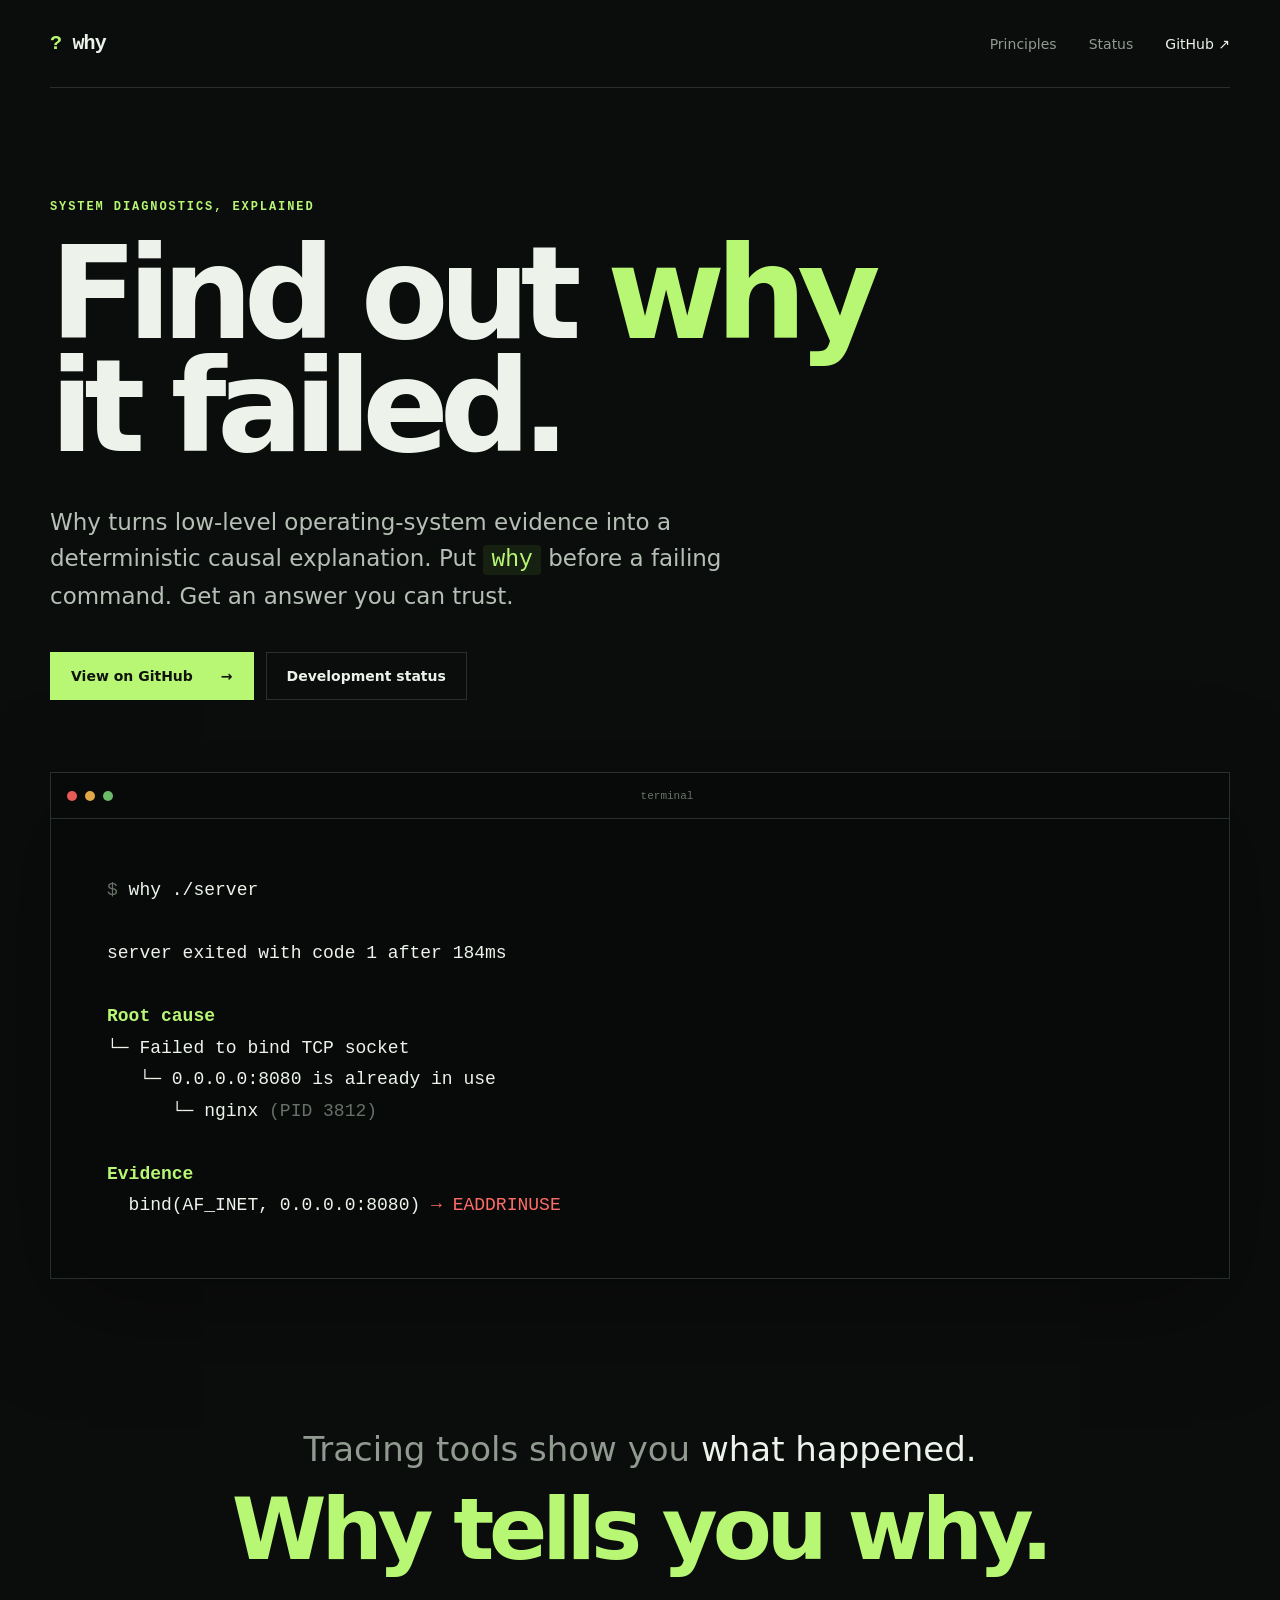
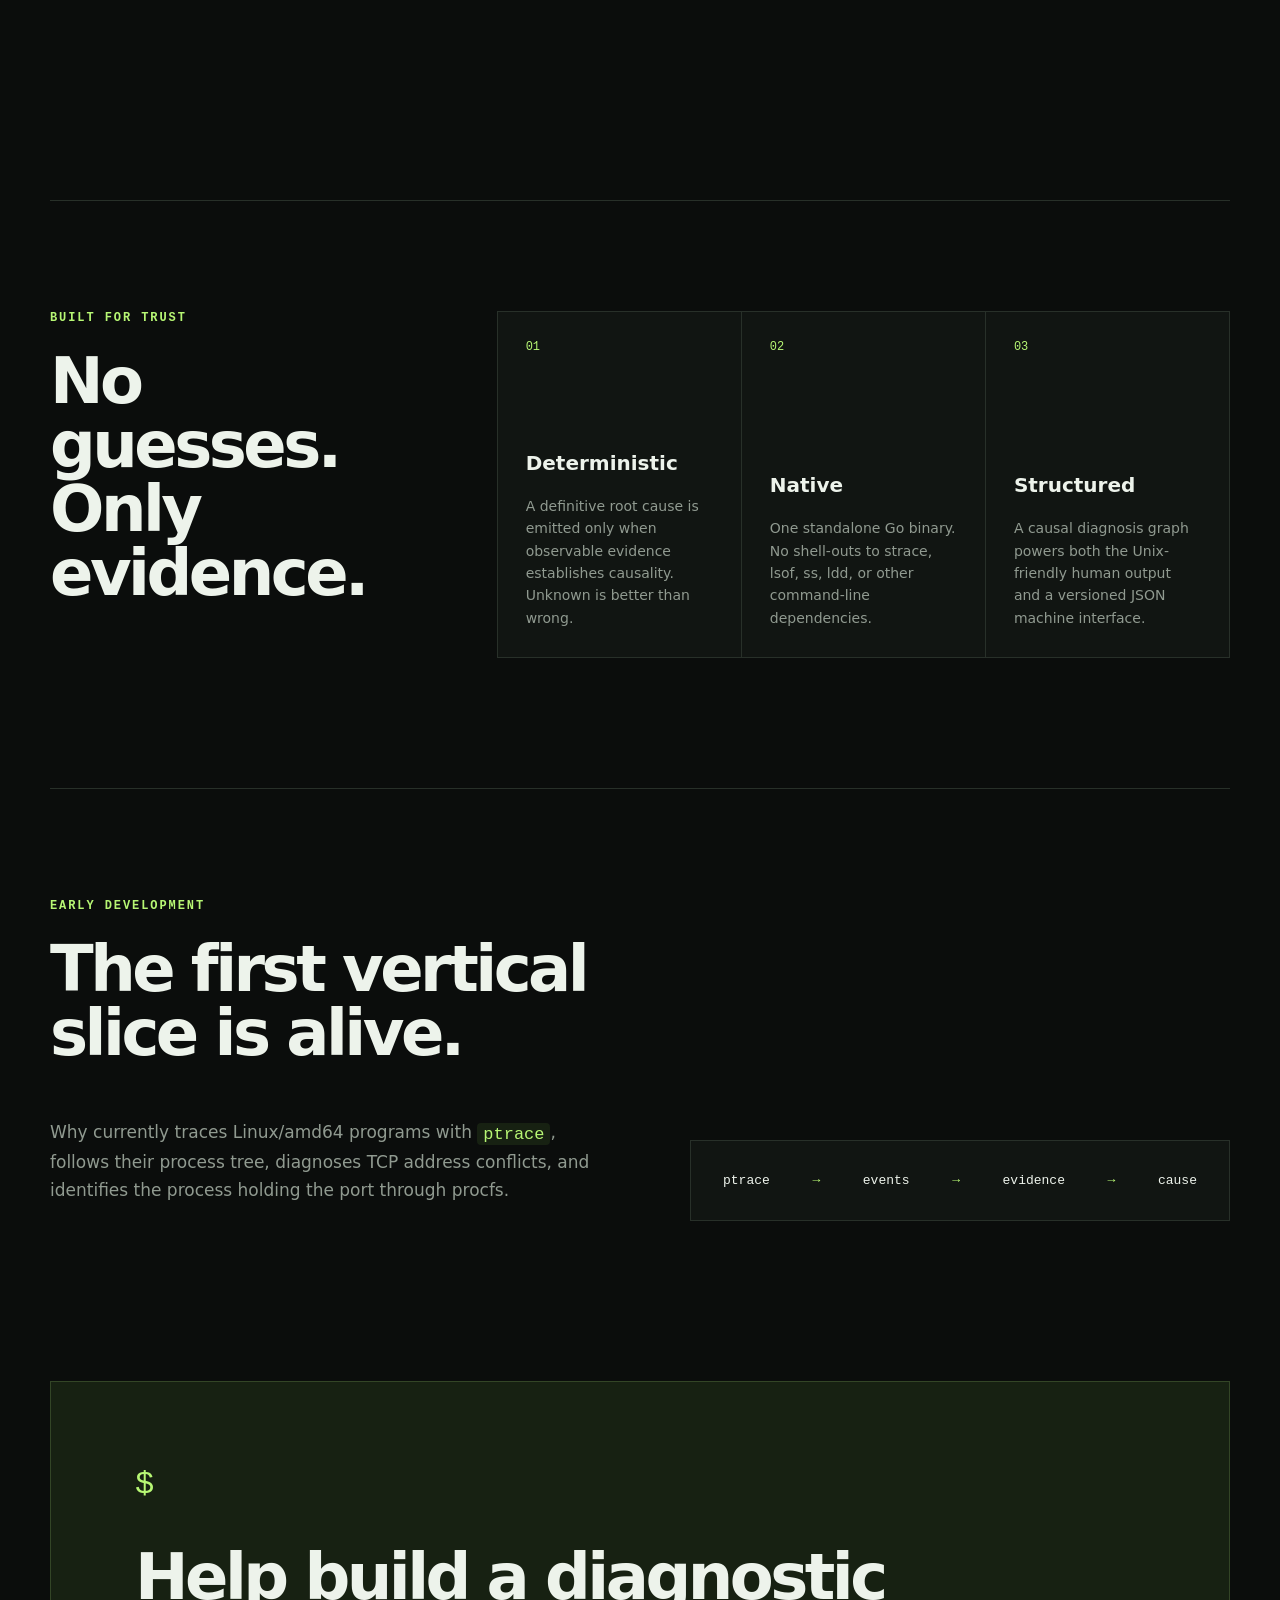
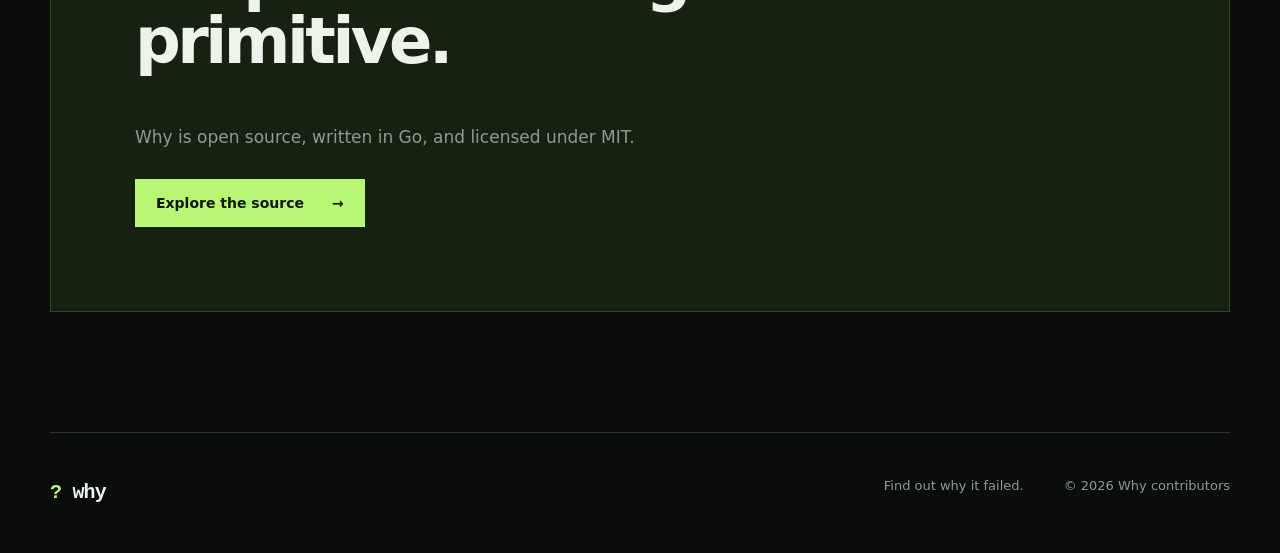
==== site/index.html @ c1839d1f "Add GitHub Pages site" ====
<!doctype html>
<html lang="en">
<head>
  <meta charset="utf-8">
  <meta name="viewport" content="width=device-width, initial-scale=1">
  <meta name="description" content="Why is a system diagnostic tool that explains why a program failed using deterministic, evidence-backed diagnoses.">
  <meta name="theme-color" content="#0b0d0c">
  <title>Why — Find out why it failed.</title>
  <link rel="icon" href="data:image/svg+xml,<svg xmlns=%22http://www.w3.org/2000/svg%22 viewBox=%220 0 64 64%22><rect width=%2264%22 height=%2264%22 rx=%2212%22 fill=%22%230b0d0c%22/><text x=%2232%22 y=%2246%22 text-anchor=%22middle%22 font-size=%2246%22 font-family=%22monospace%22 fill=%22%23b7f774%22>?</text></svg>">
  <link rel="stylesheet" href="styles.css">
</head>
<body>
  <header class="nav">
    <a class="brand" href="#" aria-label="Why home"><span>?</span> why</a>
    <nav aria-label="Main navigation">
      <a href="#principles">Principles</a>
      <a href="#status">Status</a>
      <a class="github" href="https://github.com/ilyazheprog/why">GitHub ↗</a>
    </nav>
  </header>

  <main>
    <section class="hero">
      <div class="eyebrow">SYSTEM DIAGNOSTICS, EXPLAINED</div>
      <h1>Find out <em>why</em><br>it failed.</h1>
      <p class="lead">Why turns low-level operating-system evidence into a deterministic causal explanation. Put <code>why</code> before a failing command. Get an answer you can trust.</p>
      <div class="actions">
        <a class="button primary" href="https://github.com/ilyazheprog/why">View on GitHub <span>→</span></a>
        <a class="button secondary" href="#status">Development status</a>
      </div>
    </section>

    <section class="demo" aria-label="Why terminal example">
      <div class="terminal-bar">
        <span class="dot red"></span><span class="dot amber"></span><span class="dot green"></span>
        <span class="terminal-title">terminal</span>
      </div>
      <pre><code><span class="muted">$</span> why ./server

server exited with code 1 after 184ms

<span class="accent">Root cause</span>
└─ Failed to bind TCP socket
   └─ 0.0.0.0:8080 is already in use
      └─ nginx <span class="muted">(PID 3812)</span>

<span class="accent">Evidence</span>
  bind(AF_INET, 0.0.0.0:8080) <span class="error">→ EADDRINUSE</span></code></pre>
    </section>

    <section class="statement">
      <p>Tracing tools show you <span>what happened.</span></p>
      <h2>Why tells you why.</h2>
    </section>

    <section id="principles" class="principles">
      <div class="section-heading">
        <div class="eyebrow">BUILT FOR TRUST</div>
        <h2>No guesses.<br>Only evidence.</h2>
      </div>
      <div class="cards">
        <article>
          <div class="number">01</div>
          <h3>Deterministic</h3>
          <p>A definitive root cause is emitted only when observable evidence establishes causality. Unknown is better than wrong.</p>
        </article>
        <article>
          <div class="number">02</div>
          <h3>Native</h3>
          <p>One standalone Go binary. No shell-outs to strace, lsof, ss, ldd, or other command-line dependencies.</p>
        </article>
        <article>
          <div class="number">03</div>
          <h3>Structured</h3>
          <p>A causal diagnosis graph powers both the Unix-friendly human output and a versioned JSON machine interface.</p>
        </article>
      </div>
    </section>

    <section id="status" class="status">
      <div>
        <div class="eyebrow">EARLY DEVELOPMENT</div>
        <h2>The first vertical slice is alive.</h2>
        <p>Why currently traces Linux/amd64 programs with <code>ptrace</code>, follows their process tree, diagnoses TCP address conflicts, and identifies the process holding the port through procfs.</p>
      </div>
      <div class="pipeline" aria-label="Current diagnostic pipeline">
        <span>ptrace</span><b>→</b><span>events</span><b>→</b><span>evidence</span><b>→</b><span>cause</span>
      </div>
    </section>

    <section class="cta">
      <div class="prompt">$</div>
      <h2>Help build a diagnostic primitive.</h2>
      <p>Why is open source, written in Go, and licensed under MIT.</p>
      <a class="button primary" href="https://github.com/ilyazheprog/why">Explore the source <span>→</span></a>
    </section>
  </main>

  <footer>
    <a class="brand" href="#"><span>?</span> why</a>
    <p>Find out why it failed.</p>
    <p>© 2026 Why contributors</p>
  </footer>
</body>
</html>
---- site/styles.css ----
:root {
  --bg: #0b0d0c;
  --panel: #111512;
  --line: #283029;
  --text: #edf3eb;
  --muted: #909a90;
  --green: #b7f774;
  --green-dark: #172112;
  --red: #ff6b67;
}

* { box-sizing: border-box; }
html { scroll-behavior: smooth; }
body {
  margin: 0;
  background: var(--bg);
  color: var(--text);
  font-family: Inter, ui-sans-serif, system-ui, -apple-system, BlinkMacSystemFont, "Segoe UI", sans-serif;
  -webkit-font-smoothing: antialiased;
}
a { color: inherit; text-decoration: none; }
code, pre, .brand, .eyebrow, .number, .pipeline { font-family: "SFMono-Regular", Consolas, "Liberation Mono", monospace; }

.nav {
  width: min(1180px, calc(100% - 48px));
  height: 88px;
  margin: auto;
  display: flex;
  align-items: center;
  justify-content: space-between;
  border-bottom: 1px solid var(--line);
}
.brand { font-size: 20px; font-weight: 700; letter-spacing: -.04em; }
.brand span { color: var(--green); }
nav { display: flex; align-items: center; gap: 32px; color: var(--muted); font-size: 14px; }
nav a:hover { color: var(--text); }
nav .github { color: var(--text); }

main, footer { width: min(1180px, calc(100% - 48px)); margin: auto; }
.hero { padding: 112px 0 72px; max-width: 930px; }
.eyebrow { color: var(--green); font-size: 12px; font-weight: 700; letter-spacing: .16em; margin-bottom: 24px; }
h1, h2, h3, p { margin-top: 0; }
h1 { font-size: clamp(62px, 10vw, 132px); line-height: .88; letter-spacing: -.075em; margin-bottom: 42px; }
h1 em { color: var(--green); font-style: normal; }
.lead { color: #b6bfb6; font-size: clamp(18px, 2vw, 23px); line-height: 1.55; max-width: 730px; }
.lead code, .status code { color: var(--green); background: var(--green-dark); padding: .1em .35em; border-radius: 4px; }
.actions { display: flex; gap: 12px; margin-top: 38px; }
.button { display: inline-flex; gap: 28px; justify-content: space-between; align-items: center; padding: 15px 20px; border: 1px solid var(--line); font-size: 14px; font-weight: 650; }
.button.primary { background: var(--green); border-color: var(--green); color: #10140d; }
.button.primary:hover { background: #c8ff91; }
.button.secondary:hover { border-color: var(--muted); }

.demo { border: 1px solid var(--line); background: #080a09; box-shadow: 0 28px 100px rgba(0,0,0,.35); }
.terminal-bar { height: 46px; padding: 0 16px; display: flex; align-items: center; gap: 8px; border-bottom: 1px solid var(--line); }
.dot { width: 10px; height: 10px; border-radius: 50%; background: #3a413b; }
.dot.red { background: #e75b57; }.dot.amber { background: #dfa747; }.dot.green { background: #6aba68; }
.terminal-title { margin-left: auto; margin-right: auto; color: #697269; font: 11px "SFMono-Regular", monospace; }
pre { margin: 0; padding: clamp(24px, 5vw, 56px); overflow-x: auto; font-size: clamp(13px, 1.7vw, 18px); line-height: 1.75; }
.accent { color: var(--green); font-weight: 700; }.muted { color: #667067; }.error { color: var(--red); }

.statement { padding: 150px 0; text-align: center; }
.statement p { color: var(--muted); font-size: clamp(20px, 3vw, 34px); margin-bottom: 10px; }
.statement p span { color: var(--text); }
.statement h2 { color: var(--green); font-size: clamp(40px, 7vw, 86px); letter-spacing: -.06em; }

.principles { border-top: 1px solid var(--line); padding: 110px 0 130px; display: grid; grid-template-columns: 1fr 2fr; gap: 80px; }
.section-heading h2, .status h2, .cta h2 { font-size: clamp(38px, 5vw, 64px); line-height: 1; letter-spacing: -.055em; }
.cards { display: grid; grid-template-columns: repeat(3, 1fr); gap: 1px; background: var(--line); border: 1px solid var(--line); }
.cards article { min-height: 320px; padding: 28px; background: var(--panel); display: flex; flex-direction: column; }
.number { color: var(--green); font-size: 12px; }
.cards h3 { font-size: 20px; margin-top: auto; }
.cards p { color: var(--muted); line-height: 1.6; font-size: 14px; margin-bottom: 0; }

.status { border-top: 1px solid var(--line); padding: 110px 0; display: grid; grid-template-columns: 1fr 1fr; gap: 100px; align-items: end; }
.status p { color: var(--muted); max-width: 610px; font-size: 17px; line-height: 1.65; }
.pipeline { border: 1px solid var(--line); background: var(--panel); padding: 32px; display: flex; align-items: center; justify-content: space-between; font-size: 13px; }
.pipeline span { color: var(--text); }.pipeline b { color: var(--green); font-weight: 400; }

.cta { margin: 50px 0 120px; padding: clamp(38px, 7vw, 84px); background: var(--green-dark); border: 1px solid #334526; }
.cta .prompt { color: var(--green); font: 32px monospace; margin-bottom: 42px; }
.cta h2 { max-width: 770px; }
.cta p { color: var(--muted); font-size: 17px; margin-bottom: 32px; }

footer { min-height: 120px; border-top: 1px solid var(--line); display: flex; align-items: center; gap: 40px; color: var(--muted); font-size: 13px; }
footer .brand { color: var(--text); margin-right: auto; }

@media (max-width: 850px) {
  .principles, .status { grid-template-columns: 1fr; gap: 44px; }
  .cards { grid-template-columns: 1fr; }
  .cards article { min-height: 220px; }
}
@media (max-width: 600px) {
  .nav, main, footer { width: min(100% - 28px, 1180px); }
  .nav { height: 70px; }
  nav a:not(.github) { display: none; }
  .hero { padding-top: 76px; }
  .actions { flex-direction: column; align-items: stretch; }
  .principles, .status { padding: 80px 0; }
  .pipeline { padding: 20px 14px; font-size: 11px; }
  footer { flex-wrap: wrap; gap: 12px 24px; padding: 30px 0; }
  footer .brand { width: 100%; }
}

@media (prefers-reduced-motion: reduce) { html { scroll-behavior: auto; } }
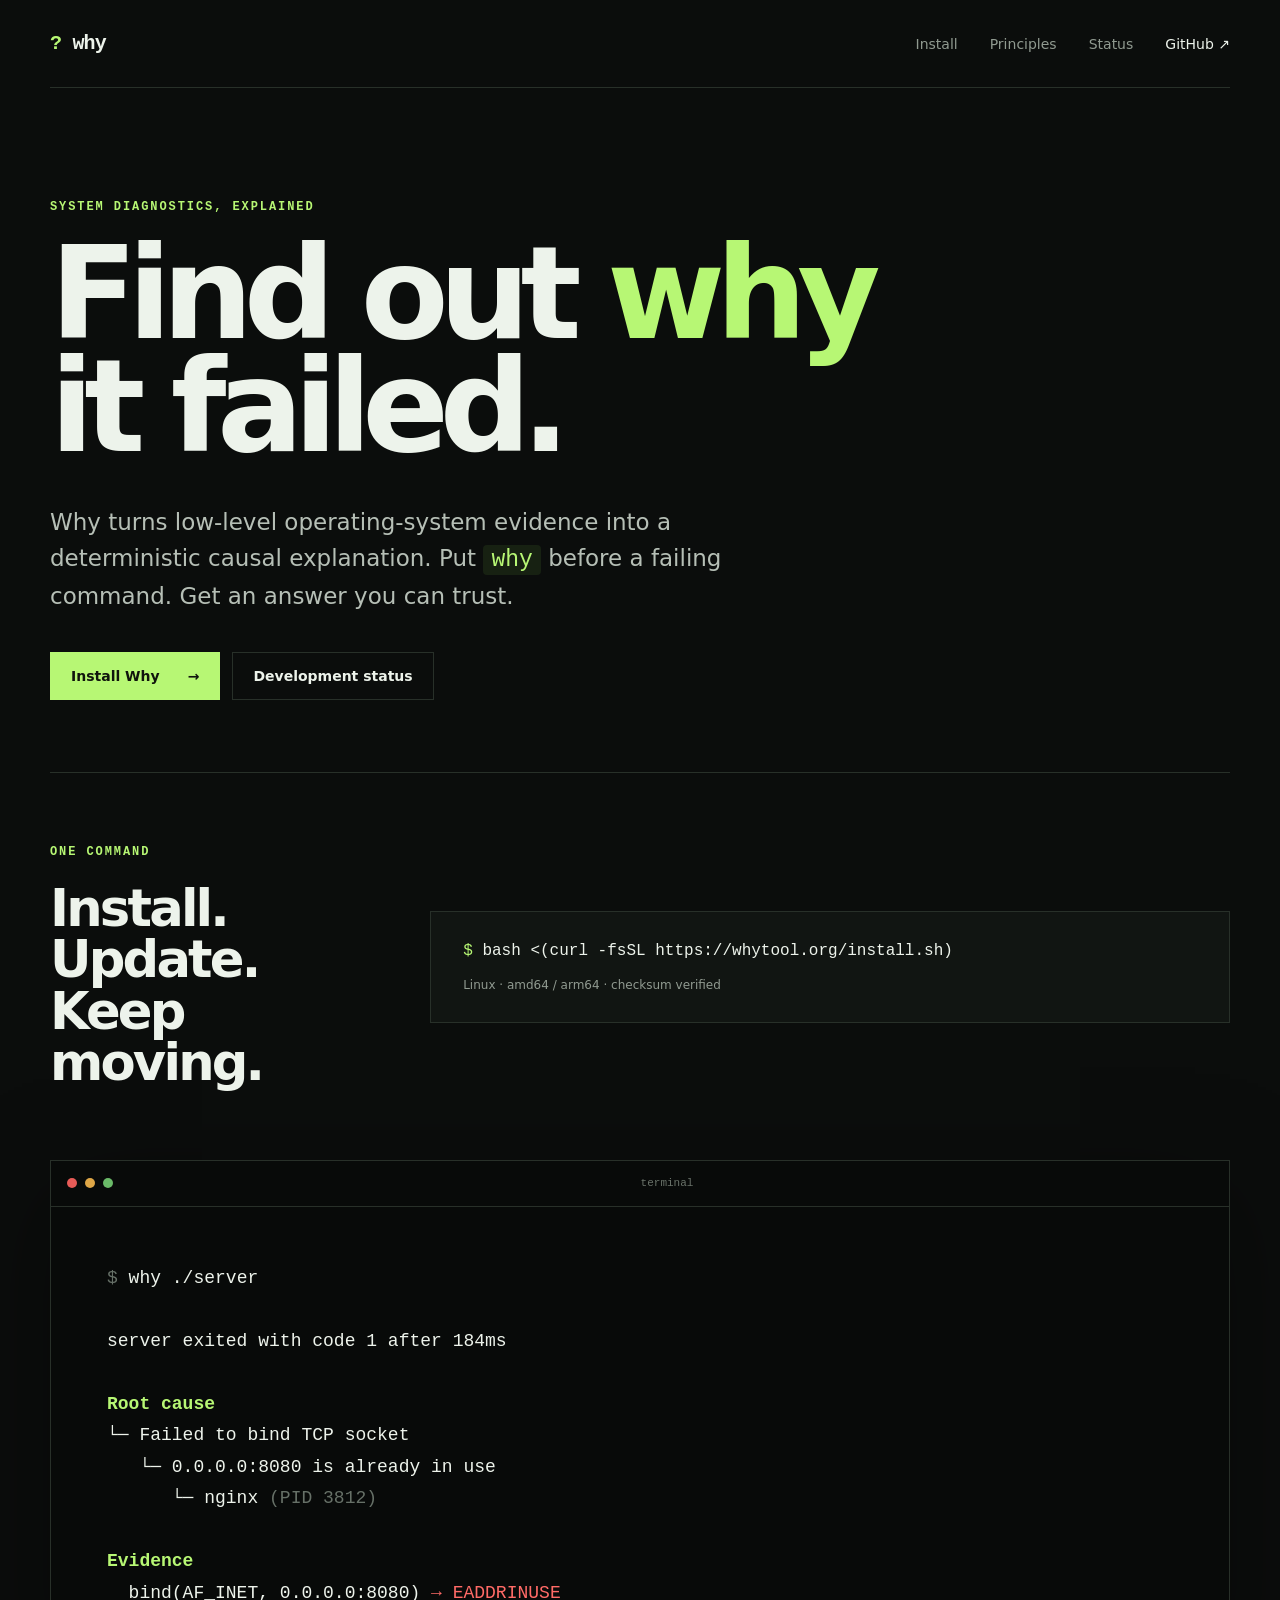
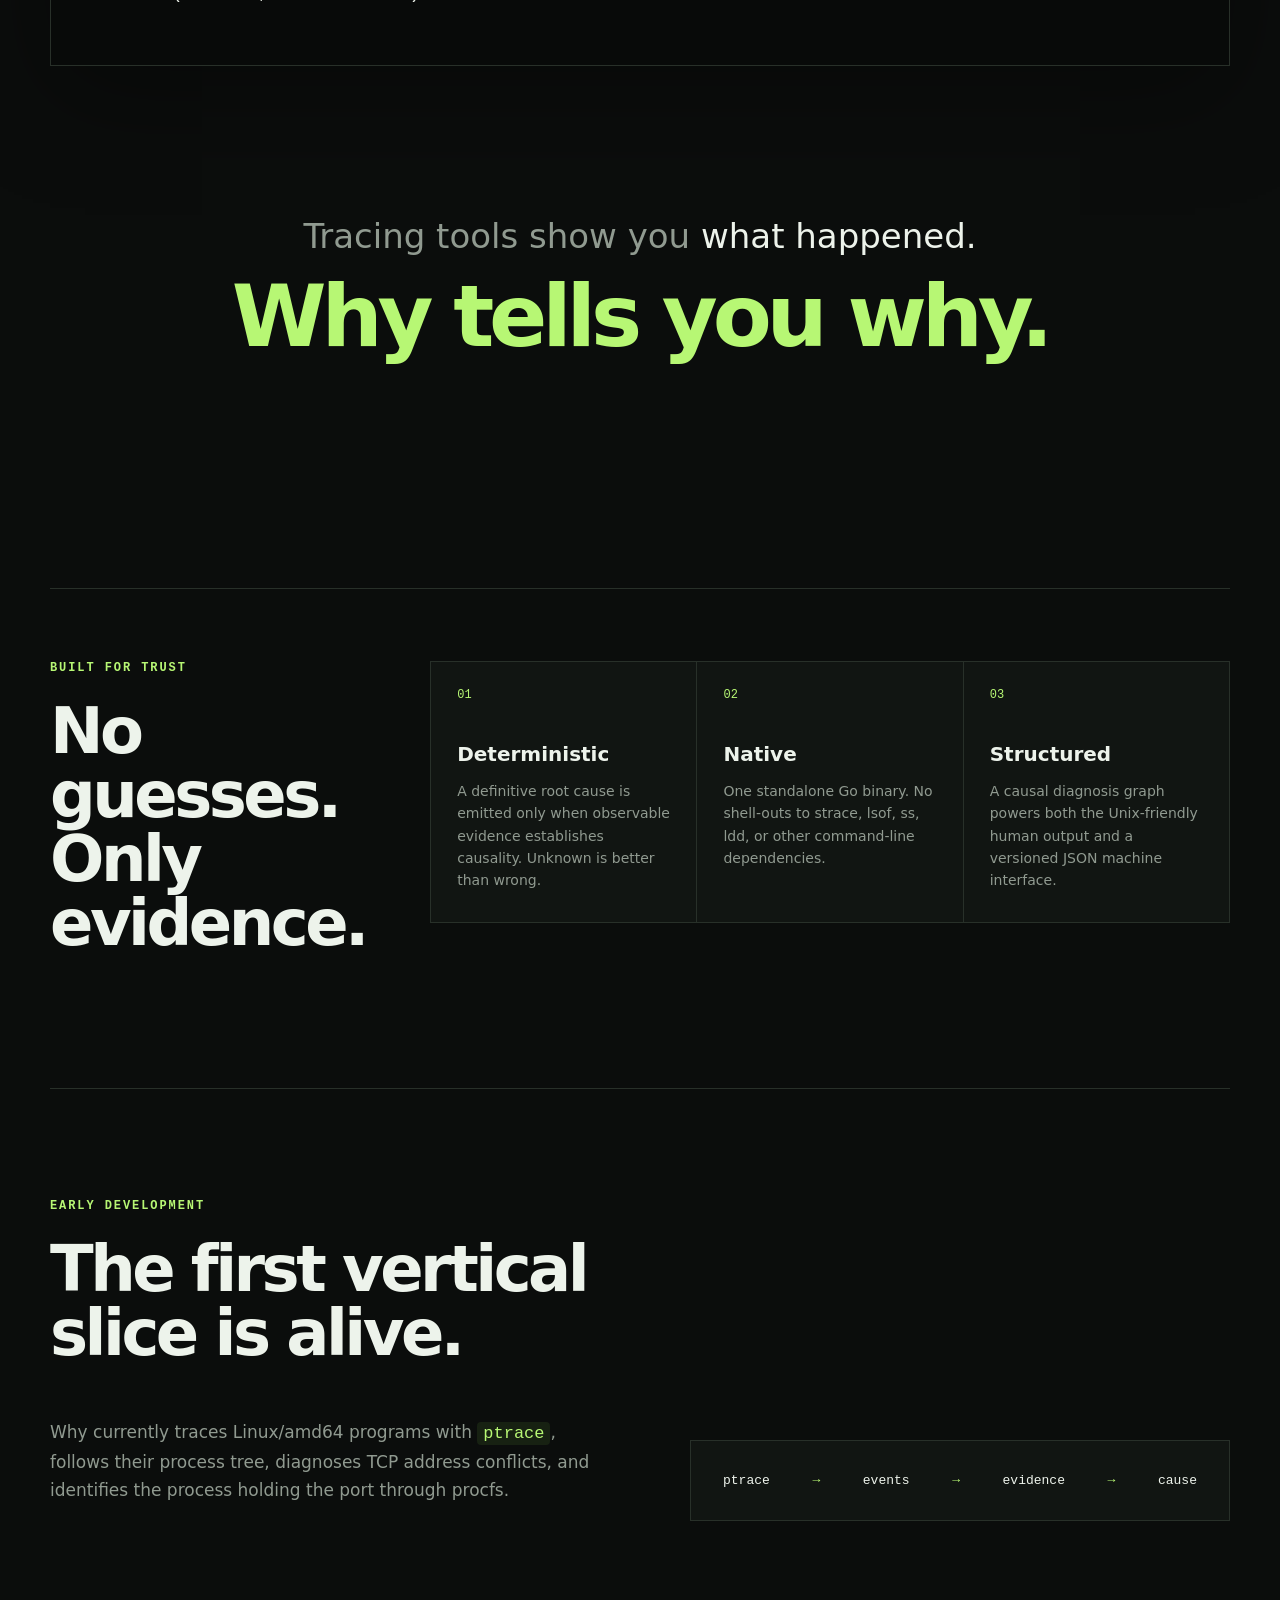
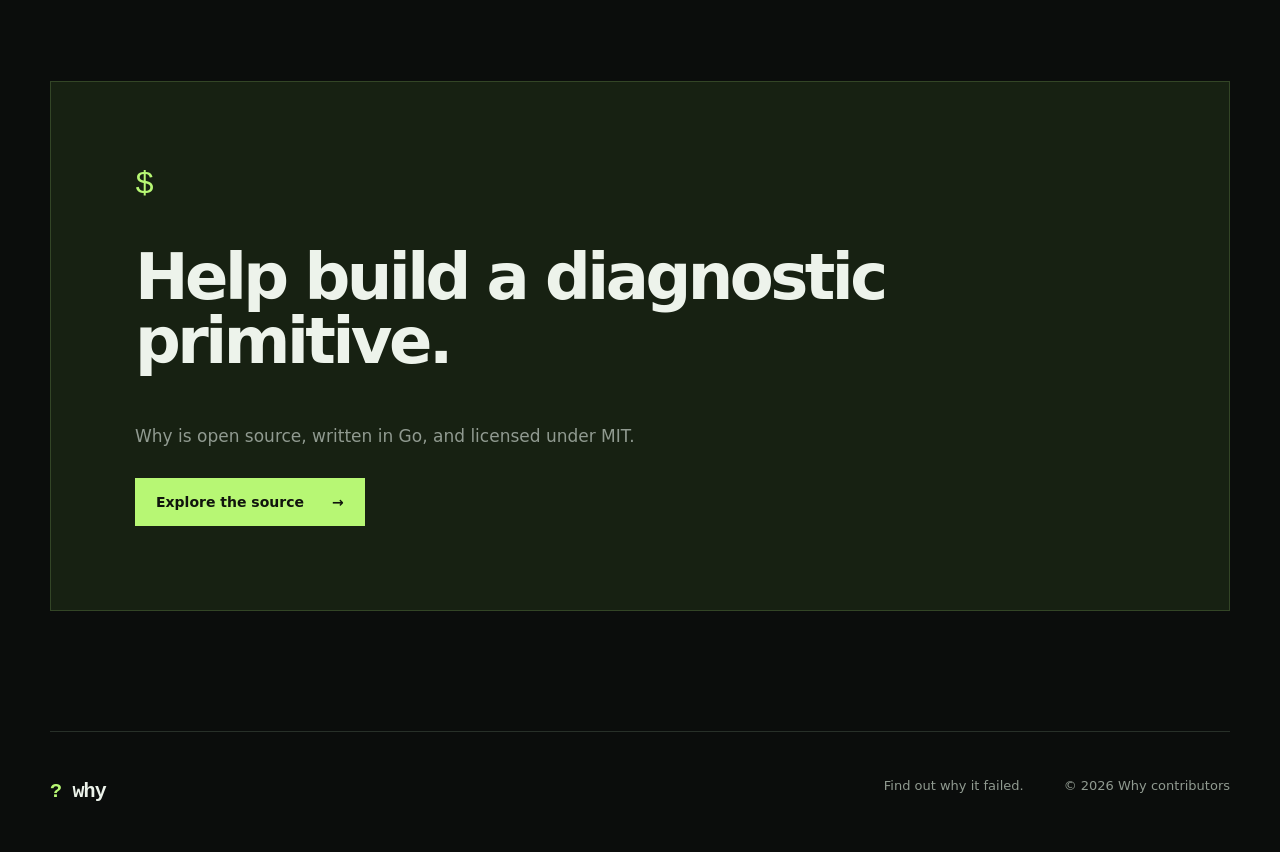
==== commit 82f91979: "Add verified one-command installer" ====
--- a/site/index.html
+++ b/site/index.html
@@ -13,6 +13,7 @@
   <header class="nav">
     <a class="brand" href="#" aria-label="Why home"><span>?</span> why</a>
     <nav aria-label="Main navigation">
+      <a href="#install">Install</a>
       <a href="#principles">Principles</a>
       <a href="#status">Status</a>
       <a class="github" href="https://github.com/ilyazheprog/why">GitHub ↗</a>
@@ -25,8 +26,19 @@
       <h1>Find out <em>why</em><br>it failed.</h1>
       <p class="lead">Why turns low-level operating-system evidence into a deterministic causal explanation. Put <code>why</code> before a failing command. Get an answer you can trust.</p>
       <div class="actions">
-        <a class="button primary" href="https://github.com/ilyazheprog/why">View on GitHub <span>→</span></a>
+        <a class="button primary" href="#install">Install Why <span>→</span></a>
         <a class="button secondary" href="#status">Development status</a>
+      </div>
+    </section>
+
+    <section id="install" class="install-block">
+      <div>
+        <div class="eyebrow">ONE COMMAND</div>
+        <h2>Install. Update.<br>Keep moving.</h2>
+      </div>
+      <div class="install-command">
+        <code><span>$</span> bash &lt;(curl -fsSL https://whytool.org/install.sh)</code>
+        <p>Linux · amd64 / arm64 · checksum verified</p>
       </div>
     </section>
 
--- a/site/styles.css
+++ b/site/styles.css
@@ -50,6 +50,13 @@
 .button.primary:hover { background: #c8ff91; }
 .button.secondary:hover { border-color: var(--muted); }
 
+.install-block { border-top: 1px solid var(--line); padding: 72px 0; display: grid; grid-template-columns: .85fr 2.15fr; gap: 64px; align-items: center; }
+.install-block h2 { font-size: clamp(34px, 4vw, 54px); line-height: 1; letter-spacing: -.055em; margin-bottom: 0; }
+.install-command { border: 1px solid var(--line); background: var(--panel); padding: 30px 32px; min-width: 0; }
+.install-command code { display: block; color: var(--text); font-size: clamp(12px, 1.4vw, 16px); overflow-x: auto; white-space: nowrap; }
+.install-command code span { color: var(--green); }
+.install-command p { color: var(--muted); font-size: 12px; margin: 18px 0 0; }
+
 .demo { border: 1px solid var(--line); background: #080a09; box-shadow: 0 28px 100px rgba(0,0,0,.35); }
 .terminal-bar { height: 46px; padding: 0 16px; display: flex; align-items: center; gap: 8px; border-bottom: 1px solid var(--line); }
 .dot { width: 10px; height: 10px; border-radius: 50%; background: #3a413b; }
@@ -63,12 +70,12 @@
 .statement p span { color: var(--text); }
 .statement h2 { color: var(--green); font-size: clamp(40px, 7vw, 86px); letter-spacing: -.06em; }
 
-.principles { border-top: 1px solid var(--line); padding: 110px 0 130px; display: grid; grid-template-columns: 1fr 2fr; gap: 80px; }
+.principles { border-top: 1px solid var(--line); padding: 72px 0 80px; display: grid; grid-template-columns: minmax(300px, .85fr) minmax(0, 2.15fr); gap: 64px; align-items: start; }
 .section-heading h2, .status h2, .cta h2 { font-size: clamp(38px, 5vw, 64px); line-height: 1; letter-spacing: -.055em; }
 .cards { display: grid; grid-template-columns: repeat(3, 1fr); gap: 1px; background: var(--line); border: 1px solid var(--line); }
-.cards article { min-height: 320px; padding: 28px; background: var(--panel); display: flex; flex-direction: column; }
+.cards article { min-width: 0; min-height: 260px; padding: 26px; background: var(--panel); display: grid; grid-template-rows: auto 78px auto; align-content: start; }
 .number { color: var(--green); font-size: 12px; }
-.cards h3 { font-size: 20px; margin-top: auto; }
+.cards h3 { align-self: end; font-size: 20px; margin: 0 0 14px; }
 .cards p { color: var(--muted); line-height: 1.6; font-size: 14px; margin-bottom: 0; }
 
 .status { border-top: 1px solid var(--line); padding: 110px 0; display: grid; grid-template-columns: 1fr 1fr; gap: 100px; align-items: end; }
@@ -85,9 +92,9 @@
 footer .brand { color: var(--text); margin-right: auto; }
 
 @media (max-width: 850px) {
-  .principles, .status { grid-template-columns: 1fr; gap: 44px; }
+  .install-block, .principles, .status { grid-template-columns: 1fr; gap: 44px; }
   .cards { grid-template-columns: 1fr; }
-  .cards article { min-height: 220px; }
+  .cards article { min-height: 0; grid-template-rows: auto 62px auto; }
 }
 @media (max-width: 600px) {
   .nav, main, footer { width: min(100% - 28px, 1180px); }
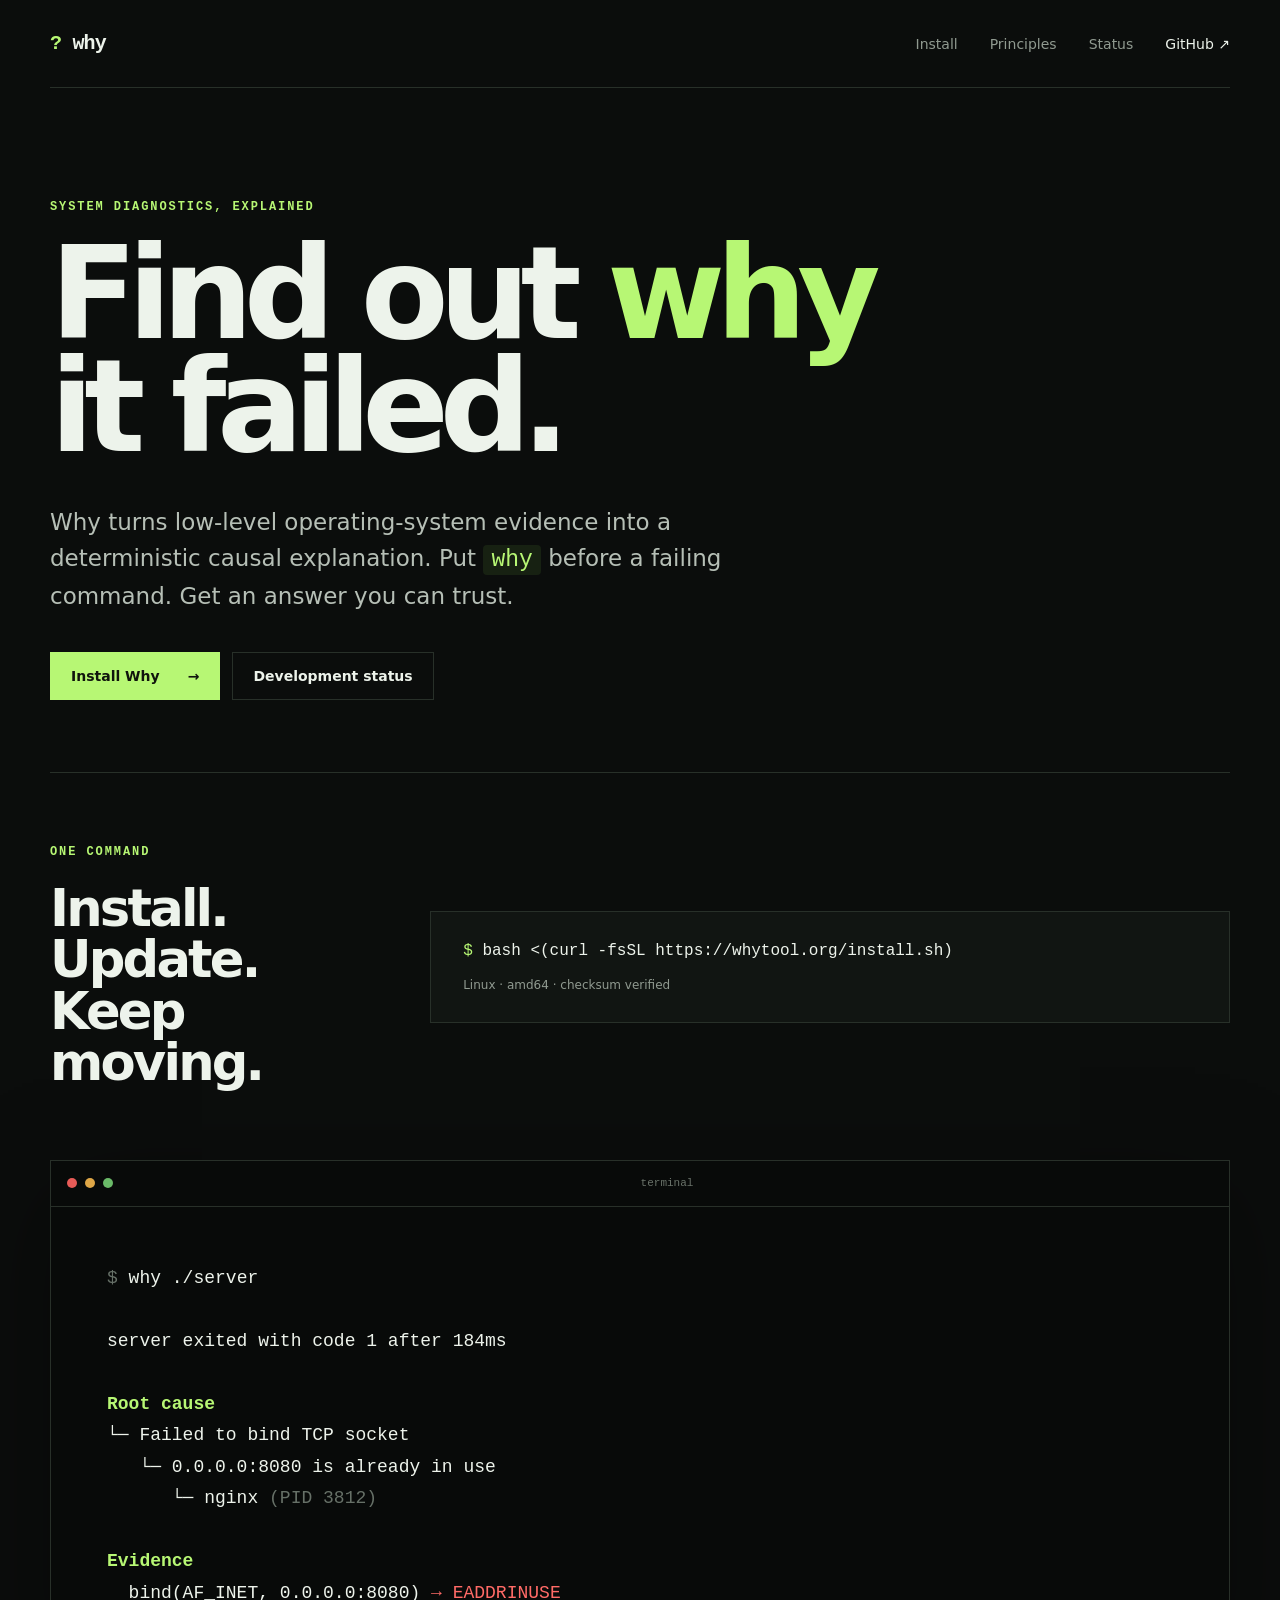
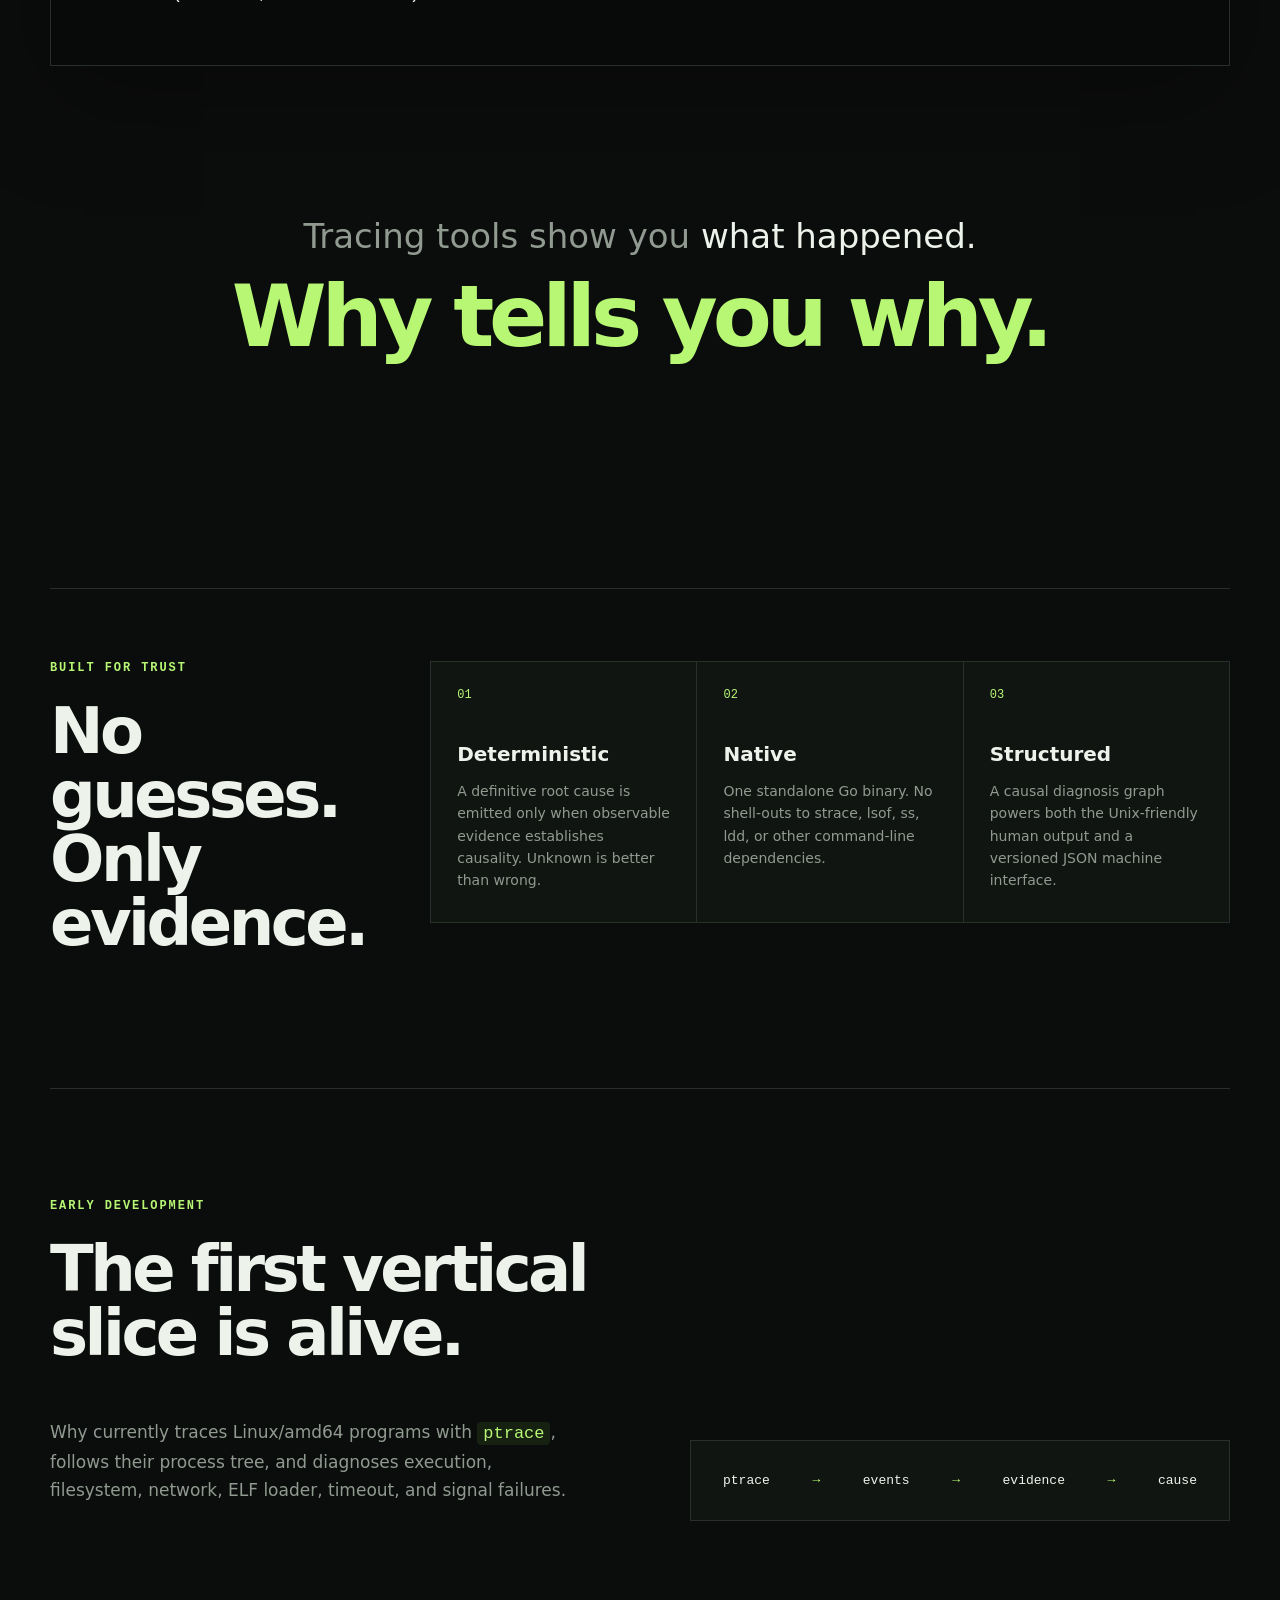
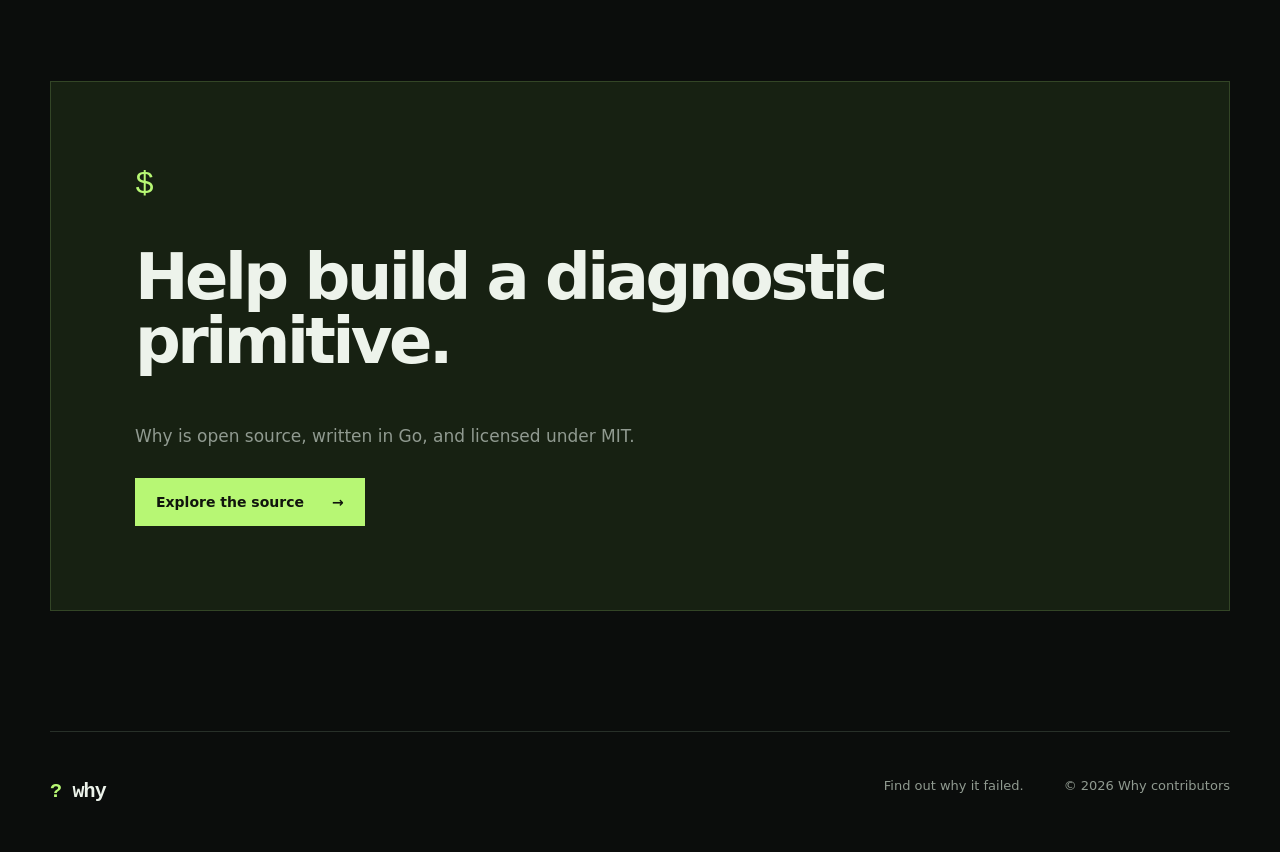
==== commit 221ee301: "chore: prepare v0.1.0 release" ====
--- a/site/index.html
+++ b/site/index.html
@@ -38,7 +38,7 @@
       </div>
       <div class="install-command">
         <code><span>$</span> bash &lt;(curl -fsSL https://whytool.org/install.sh)</code>
-        <p>Linux · amd64 / arm64 · checksum verified</p>
+        <p>Linux · amd64 · checksum verified</p>
       </div>
     </section>
 
@@ -93,7 +93,7 @@
       <div>
         <div class="eyebrow">EARLY DEVELOPMENT</div>
         <h2>The first vertical slice is alive.</h2>
-        <p>Why currently traces Linux/amd64 programs with <code>ptrace</code>, follows their process tree, diagnoses TCP address conflicts, and identifies the process holding the port through procfs.</p>
+        <p>Why currently traces Linux/amd64 programs with <code>ptrace</code>, follows their process tree, and diagnoses execution, filesystem, network, ELF loader, timeout, and signal failures.</p>
       </div>
       <div class="pipeline" aria-label="Current diagnostic pipeline">
         <span>ptrace</span><b>→</b><span>events</span><b>→</b><span>evidence</span><b>→</b><span>cause</span>
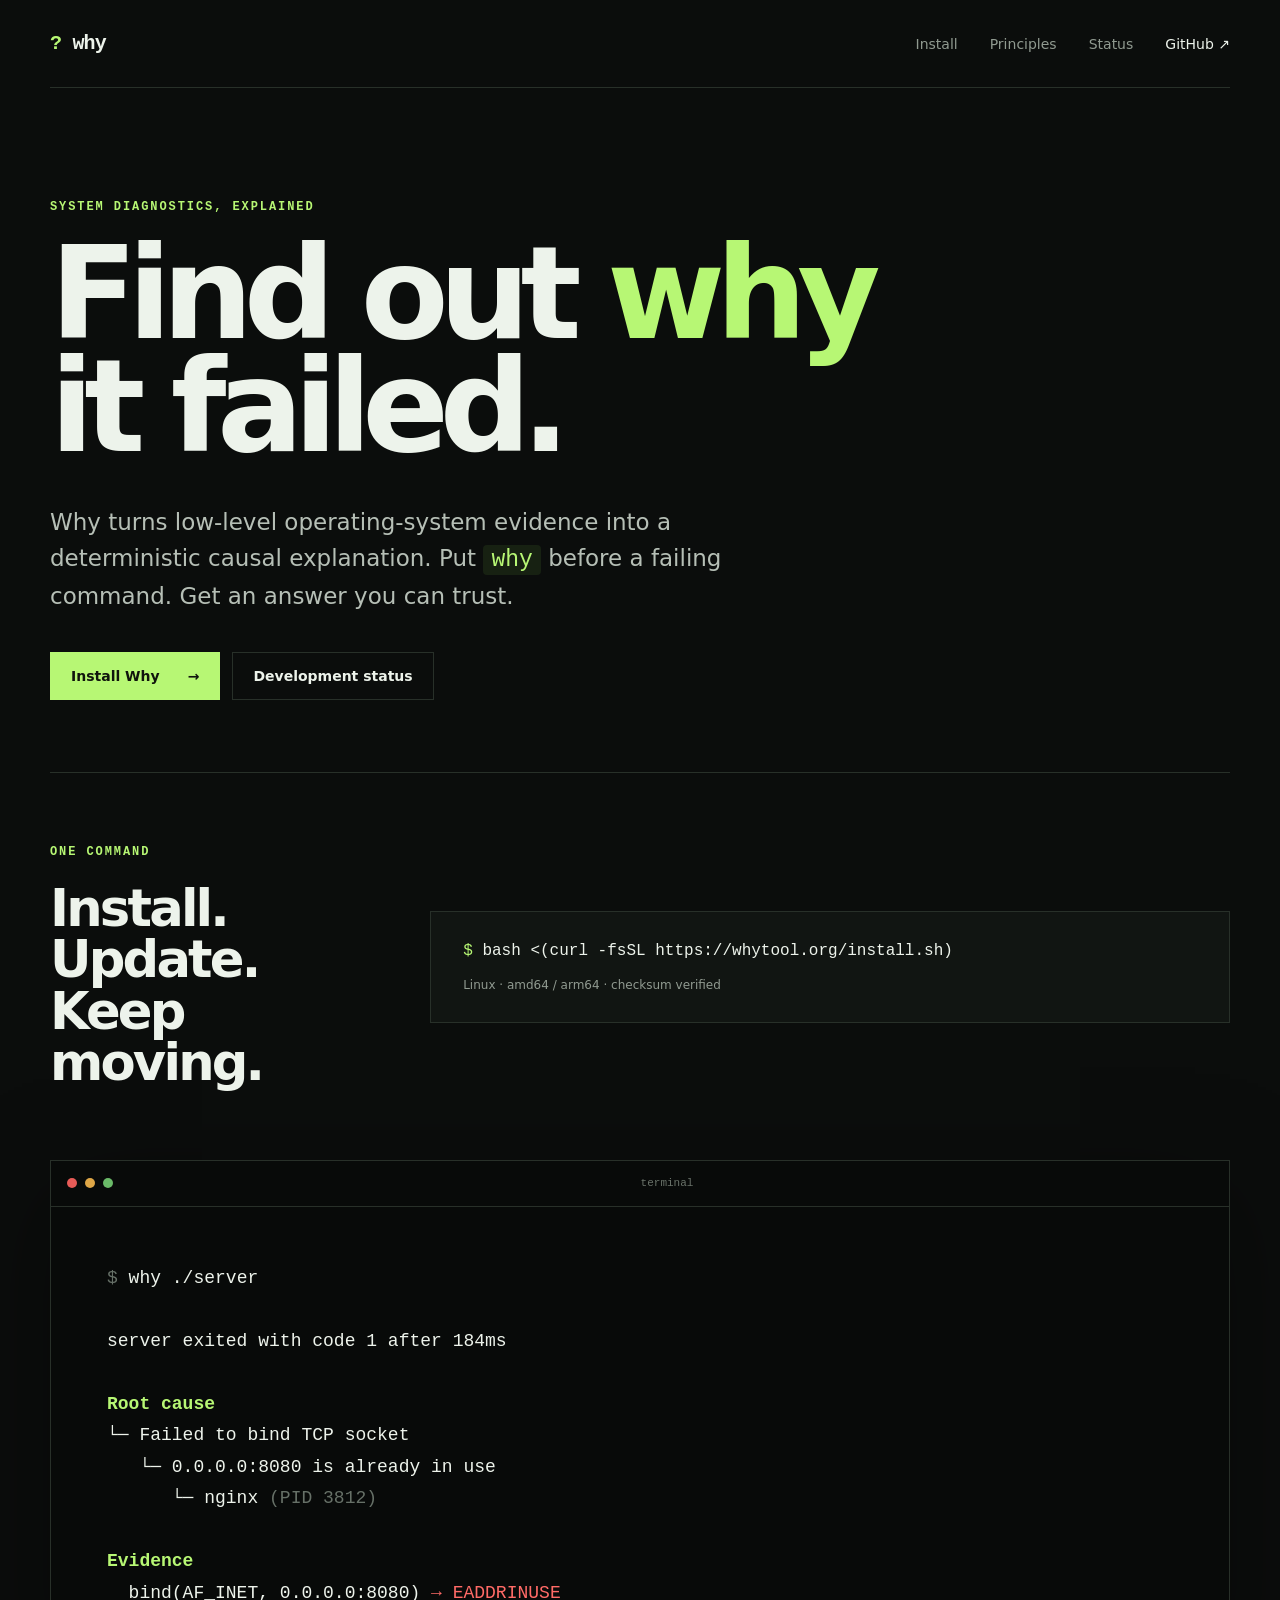
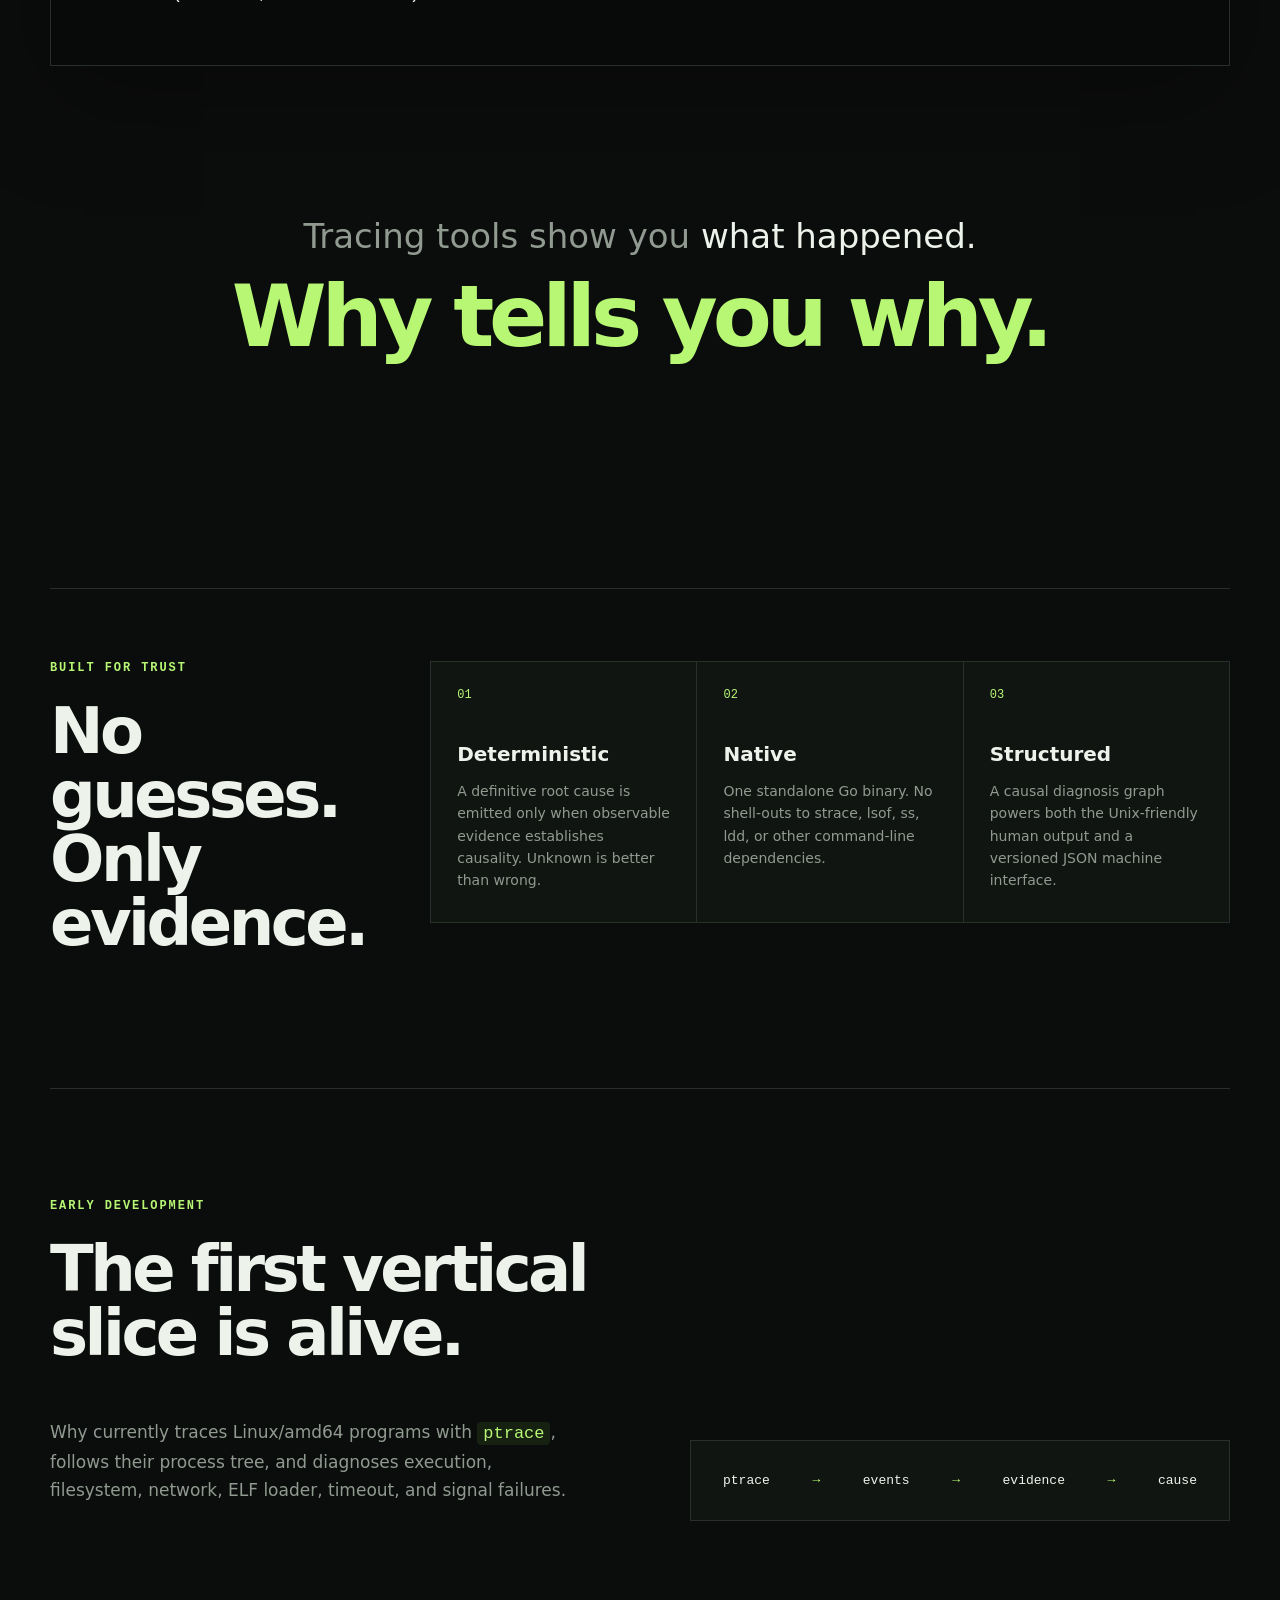
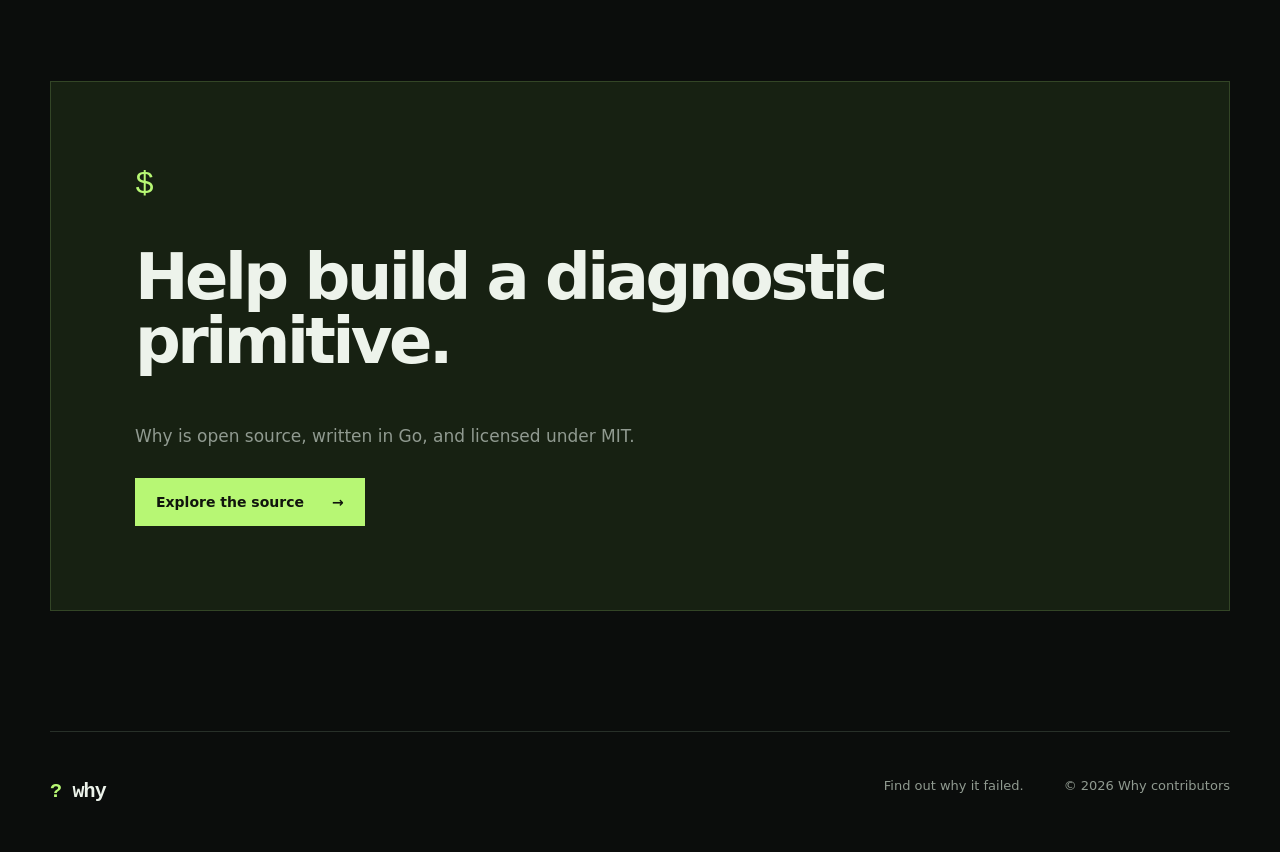
==== commit 6acf4451: "release: promote Linux ARM64 support" ====
--- a/site/index.html
+++ b/site/index.html
@@ -38,7 +38,7 @@
       </div>
       <div class="install-command">
         <code><span>$</span> bash &lt;(curl -fsSL https://whytool.org/install.sh)</code>
-        <p>Linux · amd64 · checksum verified</p>
+        <p>Linux · amd64 / arm64 · checksum verified</p>
       </div>
     </section>
 
